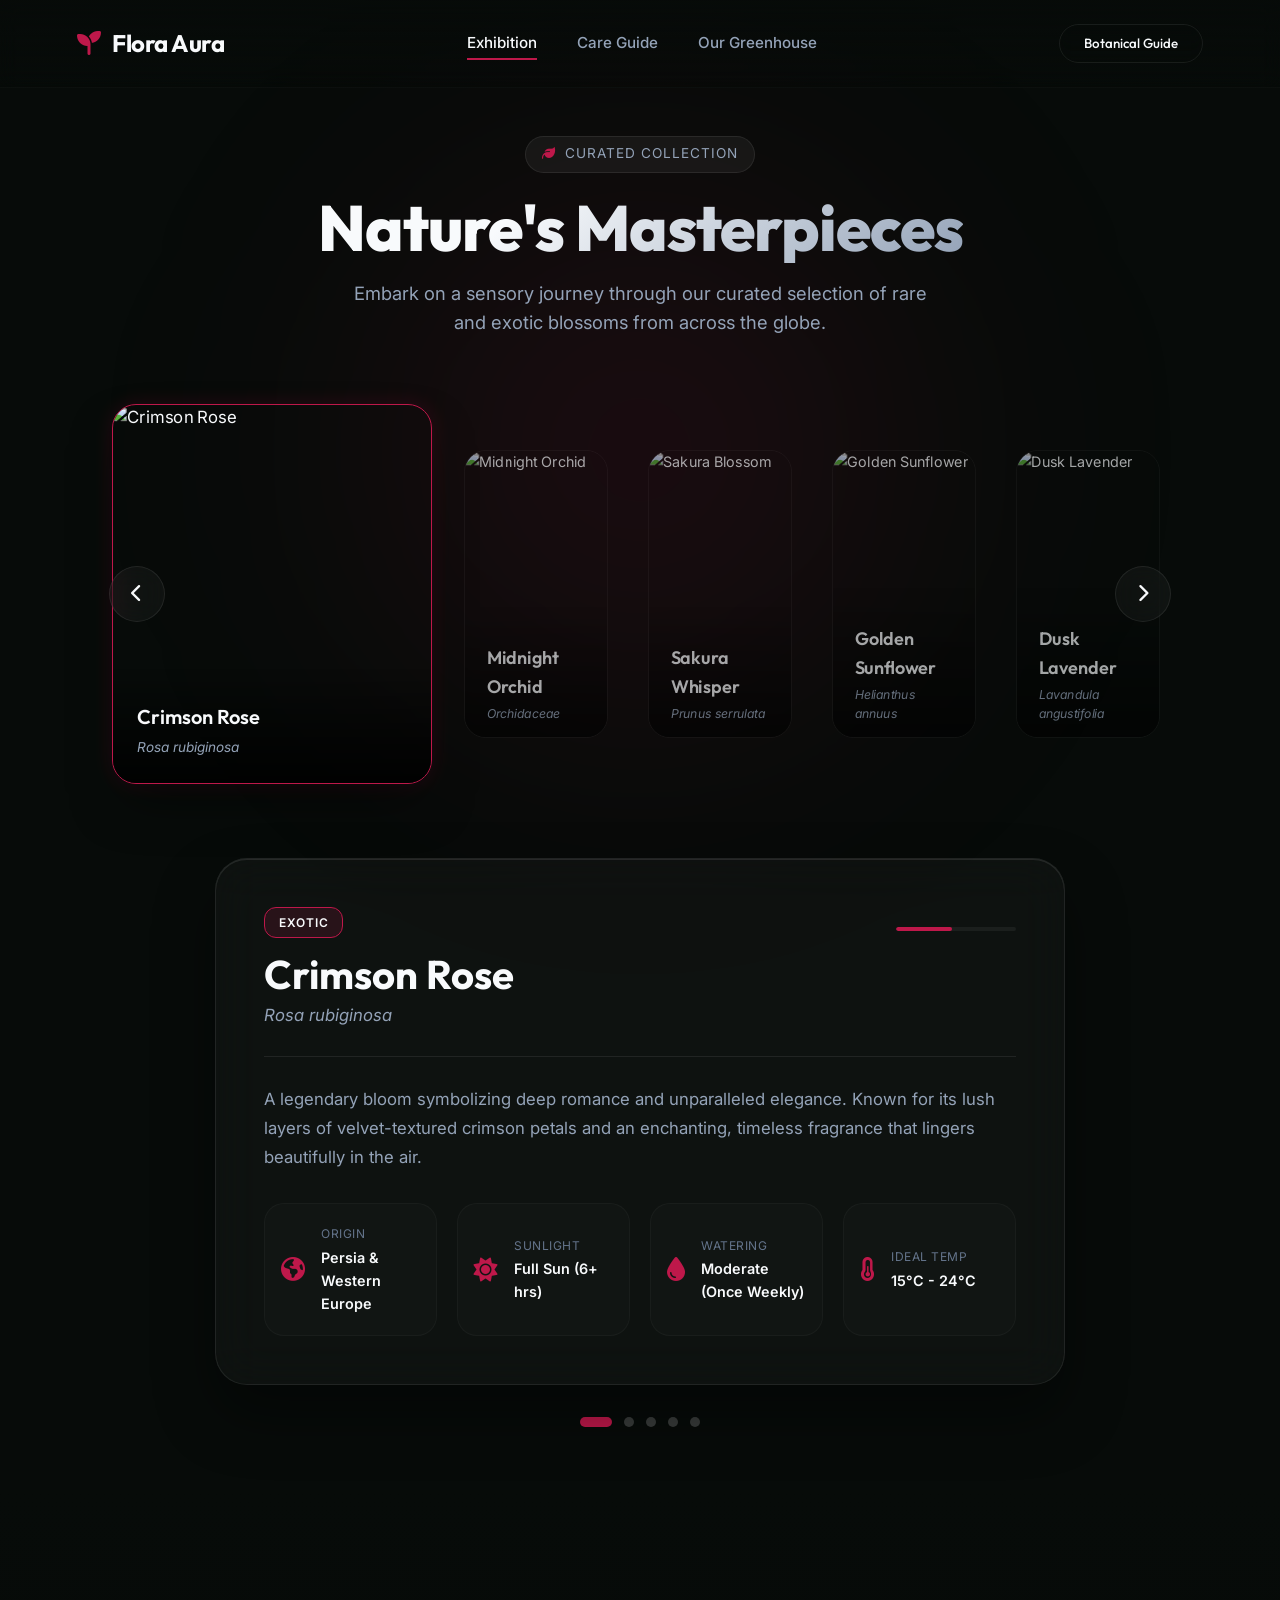
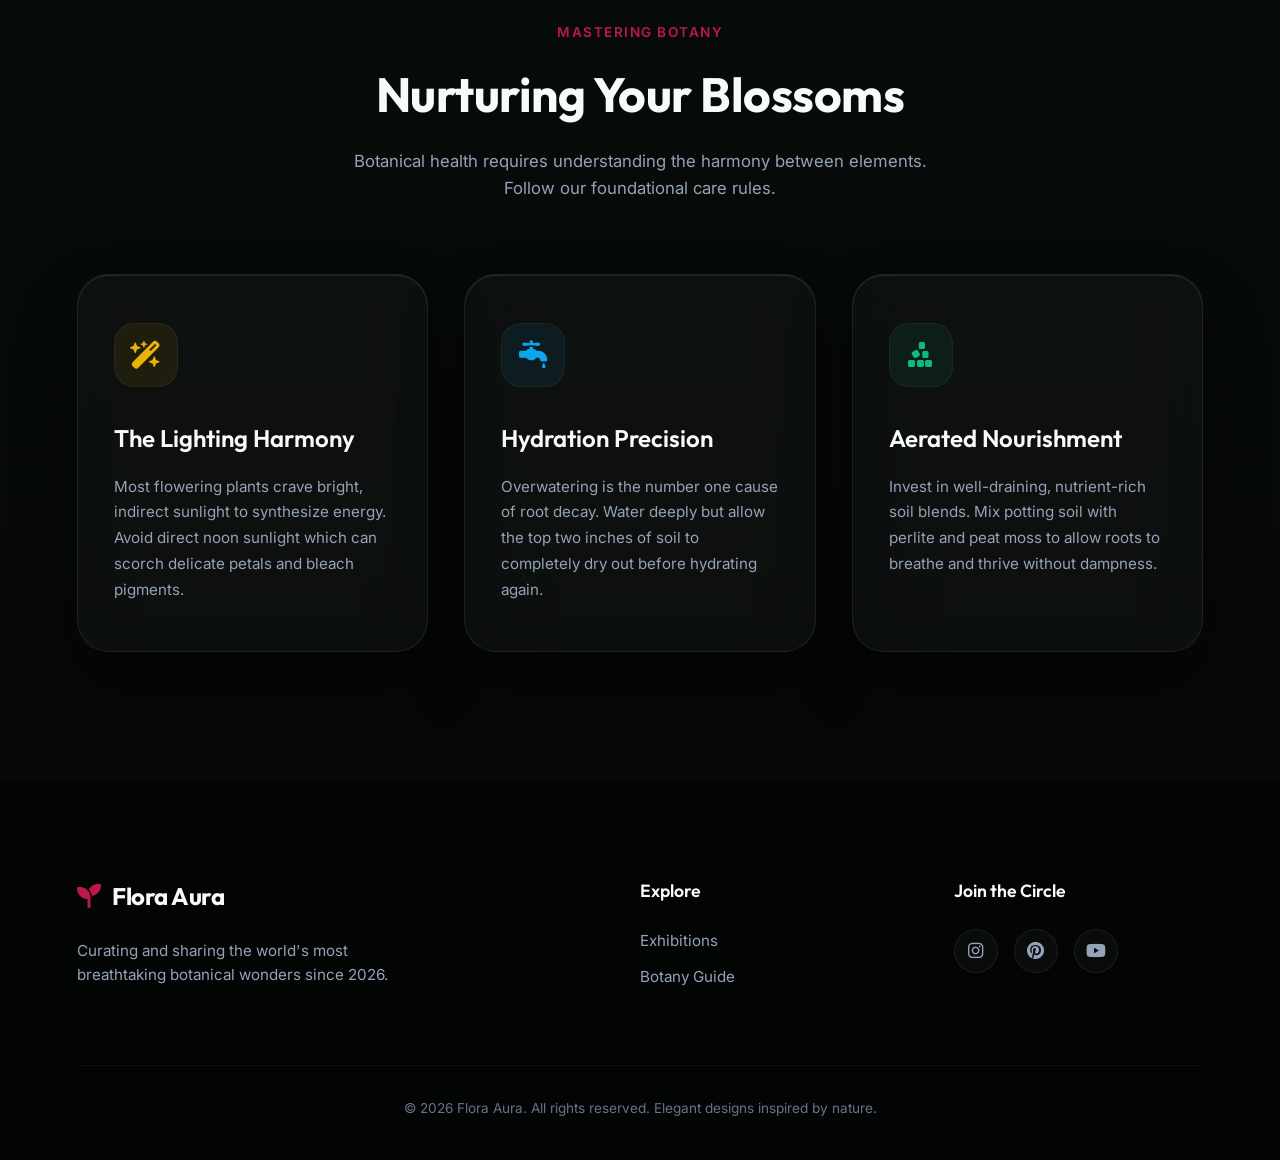
==== CustomHtml/Pages/index.html @ 153a5795 "add-new-html-pages" ====
<!DOCTYPE html>
<html lang="en">
<head>
    <meta charset="UTF-8">
    <meta name="viewport" content="width=device-width, initial-scale=1.0">
    <meta name="description" content="Flora Aura - Explore the world's most exquisite and rare flowers. Discover care tips, botanical origins, and immerse yourself in nature's finest details.">
    <title>Flora Aura | Exquisite Botanical Exhibition</title>
    <!-- Google Fonts: Outfit & Inter -->
    <link rel="preconnect" href="https://fonts.googleapis.com">
    <link rel="preconnect" href="https://fonts.gstatic.com" crossorigin>
    <link href="https://fonts.googleapis.com/css2?family=Inter:wght@300;400;500;600&family=Outfit:wght@300;400;500;600;700;800&display=swap" rel="stylesheet">
    <!-- FontAwesome for Premium Icons -->
    <link rel="stylesheet" href="https://cdnjs.cloudflare.com/ajax/libs/font-awesome/6.4.0/css/all.min.css">
    <!-- Custom CSS Styling -->
    <link rel="stylesheet" href="../css/styles.css">
</head>
<body>
    <!-- Dynamic Ambient Backdrop Glow -->
    <div class="ambient-glow" id="ambientGlow"></div>

    <!-- Header / Navigation -->
    <header class="navbar">
        <div class="logo">
            <i class="fa-solid fa-seedling"></i>
            <span>Flora Aura</span>
        </div>
        <nav class="nav-links">
            <a href="#exhibition" class="active">Exhibition</a>
            <a href="#care-guide">Care Guide</a>
            <a href="#about">Our Greenhouse</a>
        </nav>
        <div class="nav-actions">
            <button class="cta-btn" onclick="document.getElementById('care-guide').scrollIntoView({ behavior: 'smooth' })">
                Botanical Guide
            </button>
        </div>
    </header>

    <!-- Main Exhibition & Slider Section -->
    <main id="exhibition" class="hero-section">
        <div class="hero-content">
            <span class="sub-badge"><i class="fa-solid fa-leaf"></i> Curated Collection</span>
            <h1 class="hero-title">Nature's Masterpieces</h1>
            <p class="hero-subtitle">Embark on a sensory journey through our curated selection of rare and exotic blossoms from across the globe.</p>
        </div>

        <!-- Slider Container -->
        <div class="slider-container">
            <!-- Navigation Arrows -->
            <button class="slide-nav-btn prev-btn" id="prevBtn" aria-label="Previous flower">
                <i class="fa-solid fa-chevron-left"></i>
            </button>
            <button class="slide-nav-btn next-btn" id="nextBtn" aria-label="Next flower">
                <i class="fa-solid fa-chevron-right"></i>
            </button>

            <!-- Card Track -->
            <div class="slider-track" id="sliderTrack">
                <!-- Slide 1: Crimson Rose -->
                <div class="slide-card active" data-index="0" data-color="rgba(190, 24, 74, 0.15)" data-accent="#be184a">
                    <img src="https://images.unsplash.com/photo-1518709268805-4e9042af9f23?auto=format&fit=crop&w=800&q=80" alt="Crimson Rose" class="slide-img">
                    <div class="slide-overlay">
                        <h3>Crimson Rose</h3>
                        <p>Rosa rubiginosa</p>
                    </div>
                </div>

                <!-- Slide 2: Midnight Orchid -->
                <div class="slide-card" data-index="1" data-color="rgba(147, 51, 234, 0.15)" data-accent="#9333ea">
                    <img src="https://images.unsplash.com/photo-1525310072745-f49212b5ac6d?auto=format&fit=crop&w=800&q=80" alt="Midnight Orchid" class="slide-img">
                    <div class="slide-overlay">
                        <h3>Midnight Orchid</h3>
                        <p>Orchidaceae</p>
                    </div>
                </div>

                <!-- Slide 3: Sakura Blossom -->
                <div class="slide-card" data-index="2" data-color="rgba(244, 114, 182, 0.15)" data-accent="#f472b6">
                    <img src="https://images.unsplash.com/photo-1522748906645-95d8adfd52c7?auto=format&fit=crop&w=800&q=80" alt="Sakura Blossom" class="slide-img">
                    <div class="slide-overlay">
                        <h3>Sakura Whisper</h3>
                        <p>Prunus serrulata</p>
                    </div>
                </div>

                <!-- Slide 4: Golden Sunflower -->
                <div class="slide-card" data-index="3" data-color="rgba(234, 179, 8, 0.15)" data-accent="#eab308">
                    <img src="https://images.unsplash.com/photo-1597848212624-a19eb35e2651?auto=format&fit=crop&w=800&q=80" alt="Golden Sunflower" class="slide-img">
                    <div class="slide-overlay">
                        <h3>Golden Sunflower</h3>
                        <p>Helianthus annuus</p>
                    </div>
                </div>

                <!-- Slide 5: Dusk Lavender -->
                <div class="slide-card" data-index="4" data-color="rgba(99, 102, 241, 0.15)" data-accent="#6366f1">
                    <img src="https://images.unsplash.com/photo-1528183429752-a97d0bf99b5a?auto=format&fit=crop&w=800&q=80" alt="Dusk Lavender" class="slide-img">
                    <div class="slide-overlay">
                        <h3>Dusk Lavender</h3>
                        <p>Lavandula angustifolia</p>
                    </div>
                </div>
            </div>
        </div>

        <!-- Slider Info & Specifications Display -->
        <div class="flower-details-container glass-panel">
            <div class="details-header">
                <div>
                    <span class="detail-rarity" id="flowerRarity">Exotic</span>
                    <h2 class="detail-name" id="flowerName">Crimson Rose</h2>
                    <em class="detail-botanical" id="flowerBotanical">Rosa rubiginosa</em>
                </div>
                <div class="timer-bar-container">
                    <div class="timer-progress" id="timerProgress"></div>
                </div>
            </div>

            <p class="detail-description" id="flowerDesc">
                A legendary bloom symbolizing deep romance and unparalleled elegance. Known for its lush layers of velvet-textured crimson petals and an enchanting, timeless fragrance that lingers beautifully in the air.
            </p>

            <div class="specs-grid">
                <div class="spec-card">
                    <i class="fa-solid fa-earth-americas spec-icon"></i>
                    <div>
                        <span class="spec-label">Origin</span>
                        <strong class="spec-value" id="flowerOrigin">Persia & Western Europe</strong>
                    </div>
                </div>
                <div class="spec-card">
                    <i class="fa-solid fa-sun spec-icon"></i>
                    <div>
                        <span class="spec-label">Sunlight</span>
                        <strong class="spec-value" id="flowerSun">Full Sun (6+ hrs)</strong>
                    </div>
                </div>
                <div class="spec-card">
                    <i class="fa-solid fa-droplet spec-icon"></i>
                    <div>
                        <span class="spec-label">Watering</span>
                        <strong class="spec-value" id="flowerWater">Moderate (Once Weekly)</strong>
                    </div>
                </div>
                <div class="spec-card">
                    <i class="fa-solid fa-temperature-half spec-icon"></i>
                    <div>
                        <span class="spec-label">Ideal Temp</span>
                        <strong class="spec-value" id="flowerTemp">15°C - 24°C</strong>
                    </div>
                </div>
            </div>
        </div>

        <!-- Slider Navigation Indicators / Dots -->
        <div class="slider-dots" id="sliderDots">
            <span class="dot active" data-index="0"></span>
            <span class="dot" data-index="1"></span>
            <span class="dot" data-index="2"></span>
            <span class="dot" data-index="3"></span>
            <span class="dot" data-index="4"></span>
        </div>
    </main>

    <!-- Care Guide Section -->
    <section id="care-guide" class="care-section">
        <div class="section-header">
            <span class="section-badge">Mastering Botany</span>
            <h2 class="section-title">Nurturing Your Blossoms</h2>
            <p class="section-subtitle">Botanical health requires understanding the harmony between elements. Follow our foundational care rules.</p>
        </div>

        <div class="care-grid">
            <!-- Tip 1 -->
            <div class="care-card glass-panel">
                <div class="care-icon-wrapper w-light">
                    <i class="fa-solid fa-wand-magic-sparkles"></i>
                </div>
                <h3>The Lighting Harmony</h3>
                <p>Most flowering plants crave bright, indirect sunlight to synthesize energy. Avoid direct noon sunlight which can scorch delicate petals and bleach pigments.</p>
            </div>

            <!-- Tip 2 -->
            <div class="care-card glass-panel">
                <div class="care-icon-wrapper w-water">
                    <i class="fa-solid fa-faucet-drip"></i>
                </div>
                <h3>Hydration Precision</h3>
                <p>Overwatering is the number one cause of root decay. Water deeply but allow the top two inches of soil to completely dry out before hydrating again.</p>
            </div>

            <!-- Tip 3 -->
            <div class="care-card glass-panel">
                <div class="care-icon-wrapper w-soil">
                    <i class="fa-solid fa-cubes-stacked"></i>
                </div>
                <h3>Aerated Nourishment</h3>
                <p>Invest in well-draining, nutrient-rich soil blends. Mix potting soil with perlite and peat moss to allow roots to breathe and thrive without dampness.</p>
            </div>
        </div>
    </section>

    <!-- Footer -->
    <footer id="about" class="footer">
        <div class="footer-content">
            <div class="footer-brand">
                <div class="logo">
                    <i class="fa-solid fa-seedling"></i>
                    <span>Flora Aura</span>
                </div>
                <p>Curating and sharing the world's most breathtaking botanical wonders since 2026.</p>
            </div>
            <div class="footer-links">
                <h4>Explore</h4>
                <a href="#exhibition">Exhibitions</a>
                <a href="#care-guide">Botany Guide</a>
            </div>
            <div class="footer-socials">
                <h4>Join the Circle</h4>
                <div class="social-icons">
                    <a href="#" aria-label="Instagram"><i class="fa-brands fa-instagram"></i></a>
                    <a href="#" aria-label="Pinterest"><i class="fa-brands fa-pinterest"></i></a>
                    <a href="#" aria-label="YouTube"><i class="fa-brands fa-youtube"></i></a>
                </div>
            </div>
        </div>
        <div class="footer-bottom">
            <p>&copy; 2026 Flora Aura. All rights reserved. Elegant designs inspired by nature.</p>
        </div>
    </footer>

    <!-- Custom Script -->
    <script src="../js/script.js"></script>
</body>
</html>
---- CustomHtml/css/styles.css ----
/* ==========================================================================
    flora aura - design system & styles
   ========================================================================== */

/* --- CSS Variables & Custom Tokens --- */
:root {
    --bg-dark: #070b09;
    --bg-card: rgba(255, 255, 255, 0.03);
    --border-glass: rgba(255, 255, 255, 0.08);
    --text-primary: #f8fafc;
    --text-secondary: #94a3b8;
    --text-muted: #64748b;
    --accent-color: #be184a; /* Dynamic default */
    --accent-glow: rgba(190, 24, 74, 0.15); /* Dynamic default */
    --font-heading: 'Outfit', sans-serif;
    --font-body: 'Inter', sans-serif;
    --transition-smooth: all 0.5s cubic-bezier(0.25, 0.8, 0.25, 1);
    --transition-quick: all 0.2s ease-in-out;
}

/* --- Base & Reset --- */
* {
    margin: 0;
    padding: 0;
    box-sizing: border-box;
    scroll-behavior: smooth;
}

body {
    background-color: var(--bg-dark);
    color: var(--text-primary);
    font-family: var(--font-body);
    overflow-x: hidden;
    line-height: 1.6;
}

/* --- Dynamic Ambient Glow Effect --- */
.ambient-glow {
    position: fixed;
    top: 50%;
    left: 50%;
    transform: translate(-50%, -50%);
    width: 80vw;
    height: 80vw;
    max-width: 800px;
    max-height: 800px;
    background: radial-gradient(circle, var(--accent-glow) 0%, rgba(7, 11, 9, 0) 70%);
    z-index: -1;
    filter: blur(120px);
    pointer-events: none;
    transition: background 1.2s cubic-bezier(0.25, 0.8, 0.25, 1);
}

/* --- Premium Navigation Header --- */
.navbar {
    position: fixed;
    top: 0;
    left: 0;
    width: 100%;
    display: flex;
    justify-content: space-between;
    align-items: center;
    padding: 1.5rem 6%;
    z-index: 1000;
    background: linear-gradient(to bottom, rgba(7, 11, 9, 0.8) 0%, rgba(7, 11, 9, 0) 100%);
    backdrop-filter: blur(10px);
    border-bottom: 1px solid rgba(255, 255, 255, 0.02);
}

.logo {
    display: flex;
    align-items: center;
    gap: 0.75rem;
    font-family: var(--font-heading);
    font-size: 1.5rem;
    font-weight: 700;
    letter-spacing: -0.5px;
    color: var(--text-primary);
}

.logo i {
    color: var(--accent-color);
    transition: var(--transition-smooth);
}

.nav-links {
    display: flex;
    gap: 2.5rem;
}

.nav-links a {
    color: var(--text-secondary);
    text-decoration: none;
    font-weight: 500;
    font-size: 0.95rem;
    position: relative;
    padding: 0.25rem 0;
    transition: var(--transition-quick);
}

.nav-links a::after {
    content: '';
    position: absolute;
    bottom: 0;
    left: 0;
    width: 0;
    height: 2px;
    background-color: var(--accent-color);
    transition: var(--transition-quick);
}

.nav-links a:hover,
.nav-links a.active {
    color: var(--text-primary);
}

.nav-links a:hover::after,
.nav-links a.active::after {
    width: 100%;
}

.cta-btn {
    background: transparent;
    color: var(--text-primary);
    border: 1px solid var(--border-glass);
    padding: 0.65rem 1.5rem;
    border-radius: 30px;
    font-family: var(--font-heading);
    font-weight: 500;
    cursor: pointer;
    backdrop-filter: blur(5px);
    transition: var(--transition-quick);
}

.cta-btn:hover {
    background-color: var(--text-primary);
    color: var(--bg-dark);
    border-color: var(--text-primary);
    transform: translateY(-2px);
}

/* --- Hero & Exhibition Section --- */
.hero-section {
    min-height: 100vh;
    padding: 8.5rem 6% 4rem;
    display: flex;
    flex-direction: column;
    align-items: center;
    justify-content: center;
    position: relative;
}

.hero-content {
    text-align: center;
    max-width: 750px;
    margin-bottom: 3.5rem;
}

.sub-badge {
    display: inline-flex;
    align-items: center;
    gap: 0.5rem;
    background: rgba(255, 255, 255, 0.05);
    border: 1px solid var(--border-glass);
    padding: 0.4rem 1rem;
    border-radius: 20px;
    font-size: 0.85rem;
    text-transform: uppercase;
    letter-spacing: 1px;
    color: var(--text-secondary);
    margin-bottom: 1.25rem;
}

.sub-badge i {
    color: var(--accent-color);
    transition: var(--transition-smooth);
}

.hero-title {
    font-family: var(--font-heading);
    font-size: 4rem;
    font-weight: 800;
    line-height: 1.1;
    letter-spacing: -1px;
    background: linear-gradient(135deg, var(--text-primary) 30%, var(--text-secondary) 100%);
    -webkit-background-clip: text;
    -webkit-text-fill-color: transparent;
    margin-bottom: 1rem;
}

.hero-subtitle {
    color: var(--text-secondary);
    font-size: 1.15rem;
    max-width: 600px;
    margin: 0 auto;
}

/* --- Interactive Flowers Slider --- */
.slider-container {
    width: 100%;
    max-width: 1200px;
    position: relative;
    margin-bottom: 3rem;
    height: 400px;
    display: flex;
    align-items: center;
    justify-content: center;
}

.slider-track {
    display: flex;
    gap: 1.5rem;
    height: 100%;
    align-items: center;
    width: 100%;
    justify-content: center;
}

.slide-card {
    position: relative;
    width: 160px;
    height: 320px;
    border-radius: 24px;
    overflow: hidden;
    border: 1px solid var(--border-glass);
    cursor: pointer;
    flex-shrink: 0;
    transition: var(--transition-smooth);
    opacity: 0.65;
    transform: scale(0.9);
}

.slide-card:hover {
    opacity: 0.9;
    transform: scale(0.93) translateY(-5px);
    border-color: rgba(255, 255, 255, 0.2);
}

.slide-card.active {
    width: 320px;
    height: 380px;
    opacity: 1;
    transform: scale(1);
    border-color: var(--accent-color);
    box-shadow: 0 25px 50px -12px rgba(0, 0, 0, 0.5), 0 0 20px 2px var(--accent-glow);
}

.slide-img {
    width: 100%;
    height: 100%;
    object-fit: cover;
    transition: var(--transition-smooth);
}

.slide-card.active .slide-img {
    transform: scale(1.05);
}

.slide-overlay {
    position: absolute;
    bottom: 0;
    left: 0;
    width: 100%;
    padding: 2rem 1.5rem 1.5rem;
    background: linear-gradient(to top, rgba(0, 0, 0, 0.85) 0%, rgba(0, 0, 0, 0) 100%);
    display: flex;
    flex-direction: column;
    justify-content: flex-end;
}

.slide-overlay h3 {
    font-family: var(--font-heading);
    font-size: 1.25rem;
    font-weight: 600;
    color: var(--text-primary);
    margin-bottom: 0.25rem;
    transform: translateY(10px);
    transition: var(--transition-smooth);
}

.slide-overlay p {
    font-size: 0.85rem;
    color: var(--text-secondary);
    font-style: italic;
    transform: translateY(10px);
    transition: var(--transition-smooth);
    transition-delay: 0.05s;
}

.slide-card.active .slide-overlay h3,
.slide-card.active .slide-overlay p {
    transform: translateY(0);
}

/* --- Slider Navigation Controls --- */
.slide-nav-btn {
    position: absolute;
    top: 50%;
    transform: translateY(-50%);
    width: 56px;
    height: 56px;
    border-radius: 50%;
    background: rgba(255, 255, 255, 0.04);
    border: 1px solid var(--border-glass);
    color: var(--text-primary);
    display: flex;
    align-items: center;
    justify-content: center;
    font-size: 1.15rem;
    cursor: pointer;
    backdrop-filter: blur(12px);
    z-index: 10;
    transition: var(--transition-quick);
}

.slide-nav-btn:hover {
    background: var(--text-primary);
    color: var(--bg-dark);
    transform: translateY(-50%) scale(1.1);
    box-shadow: 0 10px 20px rgba(0, 0, 0, 0.3);
}

.prev-btn {
    left: 2rem;
}

.next-btn {
    right: 2rem;
}

/* --- Glassmorphic Premium Info Board --- */
.glass-panel {
    background: var(--bg-card);
    backdrop-filter: blur(24px);
    -webkit-backdrop-filter: blur(24px);
    border: 1px solid var(--border-glass);
    border-radius: 32px;
    box-shadow: 0 30px 60px rgba(0, 0, 0, 0.4), inset 0 1px 0 rgba(255, 255, 255, 0.1);
}

.flower-details-container {
    width: 100%;
    max-width: 850px;
    padding: 3rem;
    position: relative;
    opacity: 1;
    transform: translateY(0);
    transition: var(--transition-smooth);
    margin-top: 1rem;
}

.flower-details-container.fade-out {
    opacity: 0;
    transform: translateY(15px);
}

.details-header {
    display: flex;
    justify-content: space-between;
    align-items: flex-start;
    border-bottom: 1px solid var(--border-glass);
    padding-bottom: 1.75rem;
    margin-bottom: 1.75rem;
}

.detail-rarity {
    display: inline-block;
    padding: 0.3rem 0.85rem;
    background: var(--accent-glow);
    border: 1px solid var(--accent-color);
    border-radius: 12px;
    font-size: 0.75rem;
    font-weight: 600;
    text-transform: uppercase;
    letter-spacing: 1px;
    color: var(--text-primary);
    margin-bottom: 0.75rem;
    transition: var(--transition-smooth);
}

.detail-name {
    font-family: var(--font-heading);
    font-size: 2.5rem;
    font-weight: 700;
    line-height: 1.2;
}

.detail-botanical {
    color: var(--text-secondary);
    font-size: 1.05rem;
    display: block;
    margin-top: 0.25rem;
}

.timer-bar-container {
    width: 120px;
    height: 4px;
    background: rgba(255, 255, 255, 0.05);
    border-radius: 2px;
    overflow: hidden;
    margin-top: 1.25rem;
}

.timer-progress {
    height: 100%;
    width: 0%;
    background-color: var(--accent-color);
    border-radius: 2px;
    transition: width 50ms linear;
}

.detail-description {
    color: var(--text-secondary);
    font-size: 1.05rem;
    line-height: 1.7;
    margin-bottom: 2rem;
}

/* Specs Details Cards */
.specs-grid {
    display: grid;
    grid-template-columns: repeat(4, 1fr);
    gap: 1.25rem;
}

.spec-card {
    background: rgba(255, 255, 255, 0.015);
    border: 1px solid rgba(255, 255, 255, 0.03);
    padding: 1.25rem 1rem;
    border-radius: 20px;
    display: flex;
    align-items: center;
    gap: 1rem;
    transition: var(--transition-quick);
}

.spec-card:hover {
    background: rgba(255, 255, 255, 0.03);
    border-color: rgba(255, 255, 255, 0.06);
    transform: translateY(-3px);
}

.spec-icon {
    font-size: 1.5rem;
    color: var(--accent-color);
    transition: var(--transition-smooth);
}

.spec-label {
    display: block;
    font-size: 0.75rem;
    text-transform: uppercase;
    color: var(--text-muted);
    letter-spacing: 0.5px;
}

.spec-value {
    display: block;
    font-size: 0.9rem;
    font-weight: 600;
    color: var(--text-primary);
    margin-top: 0.15rem;
}

/* Navigation Indicators / Dots */
.slider-dots {
    display: flex;
    gap: 0.75rem;
    margin-top: 2rem;
}

.dot {
    width: 10px;
    height: 10px;
    border-radius: 50%;
    background: rgba(255, 255, 255, 0.2);
    cursor: pointer;
    transition: var(--transition-quick);
}

.dot.active {
    background-color: var(--accent-color);
    width: 32px;
    border-radius: 5px;
}

/* --- Botanical Care Guide Section --- */
.care-section {
    padding: 8rem 6%;
    background: linear-gradient(to bottom, #070b09 0%, #050806 100%);
    display: flex;
    flex-direction: column;
    align-items: center;
}

.section-header {
    text-align: center;
    max-width: 600px;
    margin-bottom: 4.5rem;
}

.section-badge {
    display: inline-block;
    color: var(--accent-color);
    font-size: 0.85rem;
    font-weight: 600;
    text-transform: uppercase;
    letter-spacing: 1.5px;
    margin-bottom: 0.75rem;
    transition: var(--transition-smooth);
}

.section-title {
    font-family: var(--font-heading);
    font-size: 3rem;
    font-weight: 700;
    letter-spacing: -0.5px;
    margin-bottom: 1rem;
}

.section-subtitle {
    color: var(--text-secondary);
    font-size: 1.05rem;
}

.care-grid {
    display: grid;
    grid-template-columns: repeat(3, 1fr);
    gap: 2.25rem;
    width: 100%;
    max-width: 1200px;
}

.care-card {
    padding: 3rem 2.25rem;
    display: flex;
    flex-direction: column;
    align-items: flex-start;
    transition: var(--transition-smooth);
}

.care-card:hover {
    transform: translateY(-8px);
    border-color: rgba(255, 255, 255, 0.15);
    box-shadow: 0 30px 60px -15px rgba(0, 0, 0, 0.6);
}

.care-icon-wrapper {
    width: 64px;
    height: 64px;
    border-radius: 20px;
    display: flex;
    align-items: center;
    justify-content: center;
    font-size: 1.75rem;
    margin-bottom: 2rem;
    border: 1px solid rgba(255, 255, 255, 0.05);
}

.care-icon-wrapper.w-light {
    background: rgba(234, 179, 8, 0.08);
    color: #eab308;
}

.care-icon-wrapper.w-water {
    background: rgba(14, 165, 233, 0.08);
    color: #0ea5e9;
}

.care-icon-wrapper.w-soil {
    background: rgba(16, 185, 129, 0.08);
    color: #10b981;
}

.care-card h3 {
    font-family: var(--font-heading);
    font-size: 1.5rem;
    font-weight: 600;
    margin-bottom: 1rem;
    color: var(--text-primary);
}

.care-card p {
    color: var(--text-secondary);
    font-size: 0.95rem;
    line-height: 1.7;
}

/* --- Premium Dynamic Footer --- */
.footer {
    padding: 6rem 6% 2.5rem;
    background: #030504;
    border-top: 1px solid rgba(255, 255, 255, 0.02);
}

.footer-content {
    display: grid;
    grid-template-columns: 2fr 1fr 1fr;
    gap: 4rem;
    max-width: 1200px;
    margin: 0 auto 4rem;
}

.footer-brand .logo {
    margin-bottom: 1.5rem;
}

.footer-brand p {
    color: var(--text-secondary);
    max-width: 320px;
    font-size: 0.95rem;
}

.footer-links h4,
.footer-socials h4 {
    font-family: var(--font-heading);
    font-size: 1.1rem;
    font-weight: 600;
    margin-bottom: 1.5rem;
    color: var(--text-primary);
}

.footer-links {
    display: flex;
    flex-direction: column;
}

.footer-links a {
    color: var(--text-secondary);
    text-decoration: none;
    margin-bottom: 0.75rem;
    font-size: 0.95rem;
    transition: var(--transition-quick);
}

.footer-links a:hover {
    color: var(--accent-color);
    transform: translateX(3px);
}

.social-icons {
    display: flex;
    gap: 1rem;
}

.social-icons a {
    width: 44px;
    height: 44px;
    border-radius: 50%;
    background: rgba(255, 255, 255, 0.03);
    border: 1px solid var(--border-glass);
    color: var(--text-secondary);
    display: flex;
    align-items: center;
    justify-content: center;
    font-size: 1.1rem;
    text-decoration: none;
    transition: var(--transition-quick);
}

.social-icons a:hover {
    background: var(--text-primary);
    color: var(--bg-dark);
    transform: translateY(-3px);
}

.footer-bottom {
    max-width: 1200px;
    margin: 0 auto;
    padding-top: 2rem;
    border-top: 1px solid rgba(255, 255, 255, 0.04);
    display: flex;
    justify-content: center;
    text-align: center;
}

.footer-bottom p {
    color: var(--text-muted);
    font-size: 0.85rem;
}

/* ==========================================================================
   Responsive Styling (Breakpoints)
   ========================================================================== */

@media (max-width: 1024px) {
    .hero-title {
        font-size: 3.25rem;
    }
    
    .slider-track {
        overflow-x: auto;
        justify-content: flex-start;
        padding: 1rem;
        scrollbar-width: none; /* Hide standard Firefox scrollbar */
    }
    
    .slider-track::-webkit-scrollbar {
        display: none; /* Hide standard Chrome/Safari scrollbar */
    }
    
    .slide-card {
        width: 140px;
        height: 280px;
    }
    
    .slide-card.active {
        width: 260px;
        height: 320px;
    }

    .specs-grid {
        grid-template-columns: repeat(2, 1fr);
    }
    
    .care-grid {
        grid-template-columns: 1fr;
        gap: 1.5rem;
    }
    
    .footer-content {
        grid-template-columns: 1fr 1fr;
        gap: 2.5rem;
    }
    
    .footer-brand {
        grid-column: span 2;
    }
}

@media (max-width: 768px) {
    .navbar {
        padding: 1.25rem 4%;
    }
    
    .nav-links {
        display: none; /* Add standard simple layout or collapse for premium site */
    }
    
    .hero-section {
        padding-top: 7rem;
    }
    
    .hero-title {
        font-size: 2.5rem;
    }
    
    .slider-container {
        height: 340px;
    }
    
    .prev-btn, .next-btn {
        width: 44px;
        height: 44px;
        font-size: 1rem;
    }
    
    .prev-btn { left: 0.5rem; }
    .next-btn { right: 0.5rem; }
    
    .flower-details-container {
        padding: 1.75rem;
    }
    
    .detail-name {
        font-size: 1.85rem;
    }
    
    .specs-grid {
        grid-template-columns: 1fr;
        gap: 0.75rem;
    }

    .footer-content {
        grid-template-columns: 1fr;
    }
    
    .footer-brand {
        grid-column: span 1;
    }
}
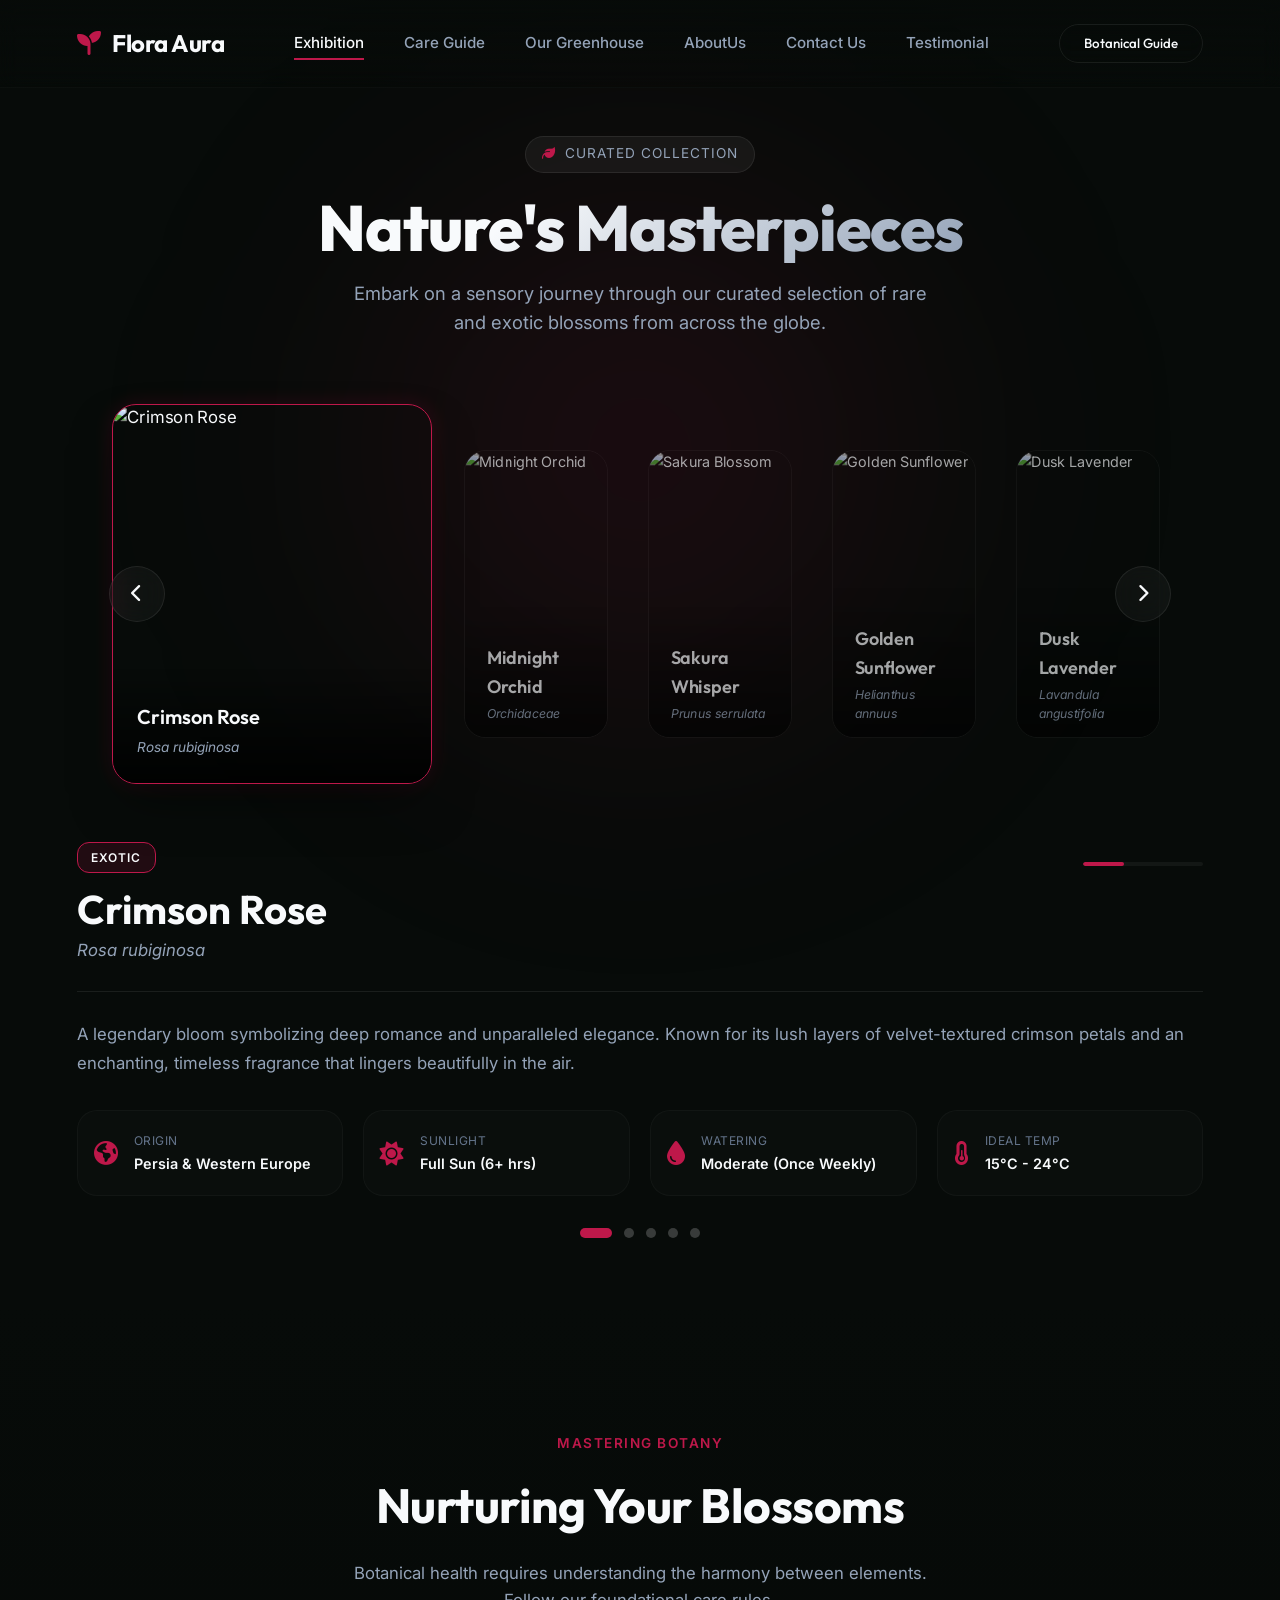
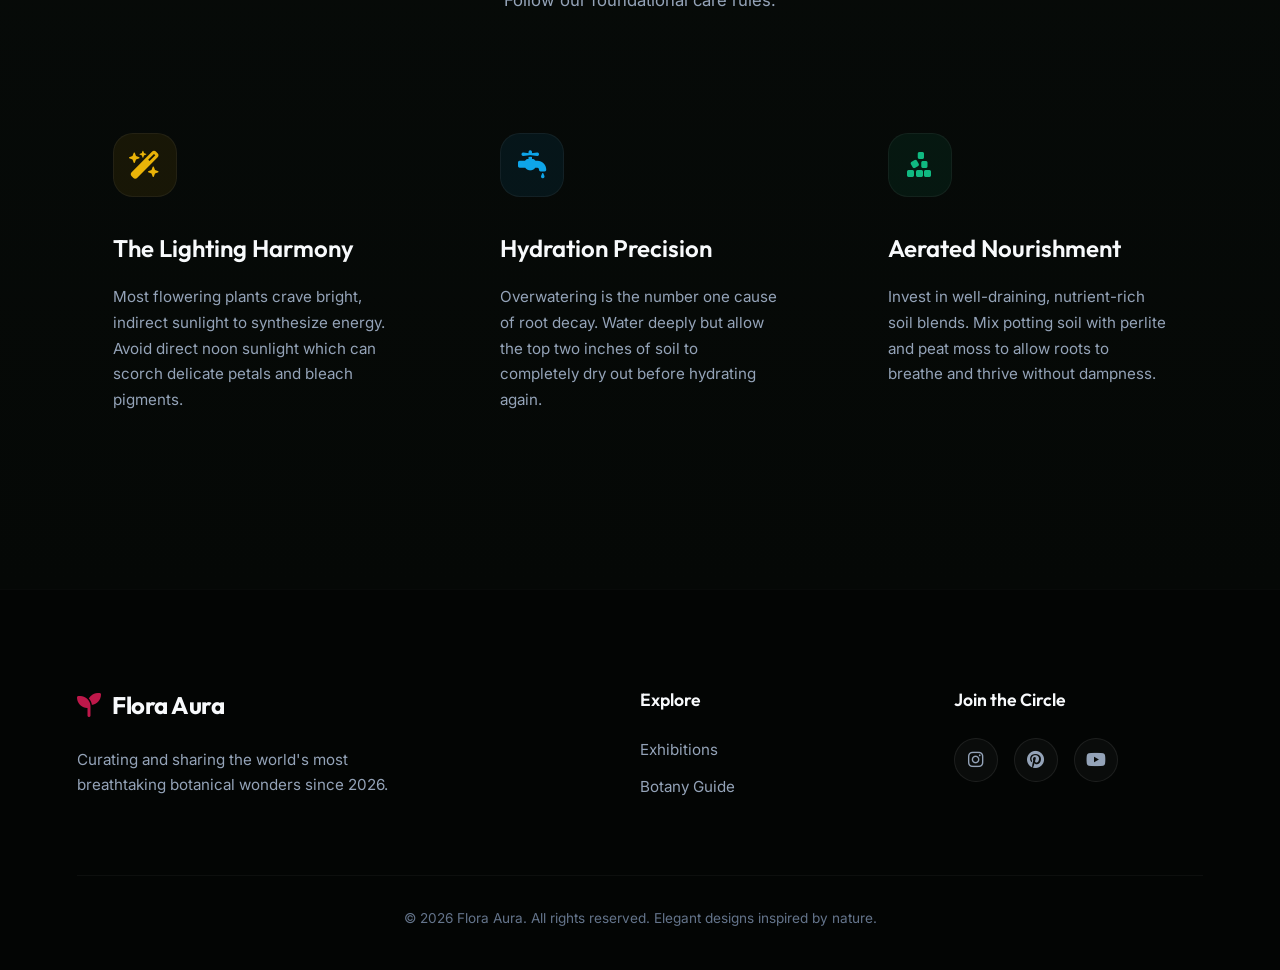
==== commit 81ab7bea: "feat(pages): add new pages (AboutUs, FAQ, Testimonial)" ====
--- a/CustomHtml/Pages/index.html
+++ b/CustomHtml/Pages/index.html
@@ -28,7 +28,10 @@
             <a href="#exhibition" class="active">Exhibition</a>
             <a href="#care-guide">Care Guide</a>
             <a href="#about">Our Greenhouse</a>
-        </nav>
+        <a href="AboutUs.html">AboutUs</a>
+<a href="ContactUs.html">Contact Us</a>
+<a href="testimonial.html">Testimonial</a>
+</nav>
         <div class="nav-actions">
             <button class="cta-btn" onclick="document.getElementById('care-guide').scrollIntoView({ behavior: 'smooth' })">
                 Botanical Guide
@@ -58,7 +61,7 @@
             <div class="slider-track" id="sliderTrack">
                 <!-- Slide 1: Crimson Rose -->
                 <div class="slide-card active" data-index="0" data-color="rgba(190, 24, 74, 0.15)" data-accent="#be184a">
-                    <img src="https://images.unsplash.com/photo-1518709268805-4e9042af9f23?auto=format&fit=crop&w=800&q=80" alt="Crimson Rose" class="slide-img">
+                    <img loading="lazy" src="https://images.unsplash.com/photo-1518709268805-4e9042af9f23?auto=format&fit=crop&w=800&q=80" alt="Crimson Rose" class="slide-img">
                     <div class="slide-overlay">
                         <h3>Crimson Rose</h3>
                         <p>Rosa rubiginosa</p>
@@ -67,7 +70,7 @@
 
                 <!-- Slide 2: Midnight Orchid -->
                 <div class="slide-card" data-index="1" data-color="rgba(147, 51, 234, 0.15)" data-accent="#9333ea">
-                    <img src="https://images.unsplash.com/photo-1525310072745-f49212b5ac6d?auto=format&fit=crop&w=800&q=80" alt="Midnight Orchid" class="slide-img">
+                    <img loading="lazy" src="https://images.unsplash.com/photo-1525310072745-f49212b5ac6d?auto=format&fit=crop&w=800&q=80" alt="Midnight Orchid" class="slide-img">
                     <div class="slide-overlay">
                         <h3>Midnight Orchid</h3>
                         <p>Orchidaceae</p>
@@ -76,7 +79,7 @@
 
                 <!-- Slide 3: Sakura Blossom -->
                 <div class="slide-card" data-index="2" data-color="rgba(244, 114, 182, 0.15)" data-accent="#f472b6">
-                    <img src="https://images.unsplash.com/photo-1522748906645-95d8adfd52c7?auto=format&fit=crop&w=800&q=80" alt="Sakura Blossom" class="slide-img">
+                    <img loading="lazy" src="https://images.unsplash.com/photo-1522748906645-95d8adfd52c7?auto=format&fit=crop&w=800&q=80" alt="Sakura Blossom" class="slide-img">
                     <div class="slide-overlay">
                         <h3>Sakura Whisper</h3>
                         <p>Prunus serrulata</p>
@@ -85,7 +88,7 @@
 
                 <!-- Slide 4: Golden Sunflower -->
                 <div class="slide-card" data-index="3" data-color="rgba(234, 179, 8, 0.15)" data-accent="#eab308">
-                    <img src="https://images.unsplash.com/photo-1597848212624-a19eb35e2651?auto=format&fit=crop&w=800&q=80" alt="Golden Sunflower" class="slide-img">
+                    <img loading="lazy" src="https://images.unsplash.com/photo-1597848212624-a19eb35e2651?auto=format&fit=crop&w=800&q=80" alt="Golden Sunflower" class="slide-img">
                     <div class="slide-overlay">
                         <h3>Golden Sunflower</h3>
                         <p>Helianthus annuus</p>
@@ -94,7 +97,7 @@
 
                 <!-- Slide 5: Dusk Lavender -->
                 <div class="slide-card" data-index="4" data-color="rgba(99, 102, 241, 0.15)" data-accent="#6366f1">
-                    <img src="https://images.unsplash.com/photo-1528183429752-a97d0bf99b5a?auto=format&fit=crop&w=800&q=80" alt="Dusk Lavender" class="slide-img">
+                    <img loading="lazy" src="https://images.unsplash.com/photo-1528183429752-a97d0bf99b5a?auto=format&fit=crop&w=800&q=80" alt="Dusk Lavender" class="slide-img">
                     <div class="slide-overlay">
                         <h3>Dusk Lavender</h3>
                         <p>Lavandula angustifolia</p>
--- a/CustomHtml/css/styles.css
+++ b/CustomHtml/css/styles.css
@@ -332,6 +332,21 @@
 
 /* --- Glassmorphic Premium Info Board --- */
 .glass-panel {
+    /* existing styles */
+}
+
+/* FAQ page styling – centers content and adds layout */
+.faq-section {
+    max-width: 800px;
+    margin: 80px auto;
+    padding: 2rem;
+    text-align: center;
+}
+
+.faq-item {
+    margin: 1.5rem 0;
+}
+
     background: var(--bg-card);
     backdrop-filter: blur(24px);
     -webkit-backdrop-filter: blur(24px);
